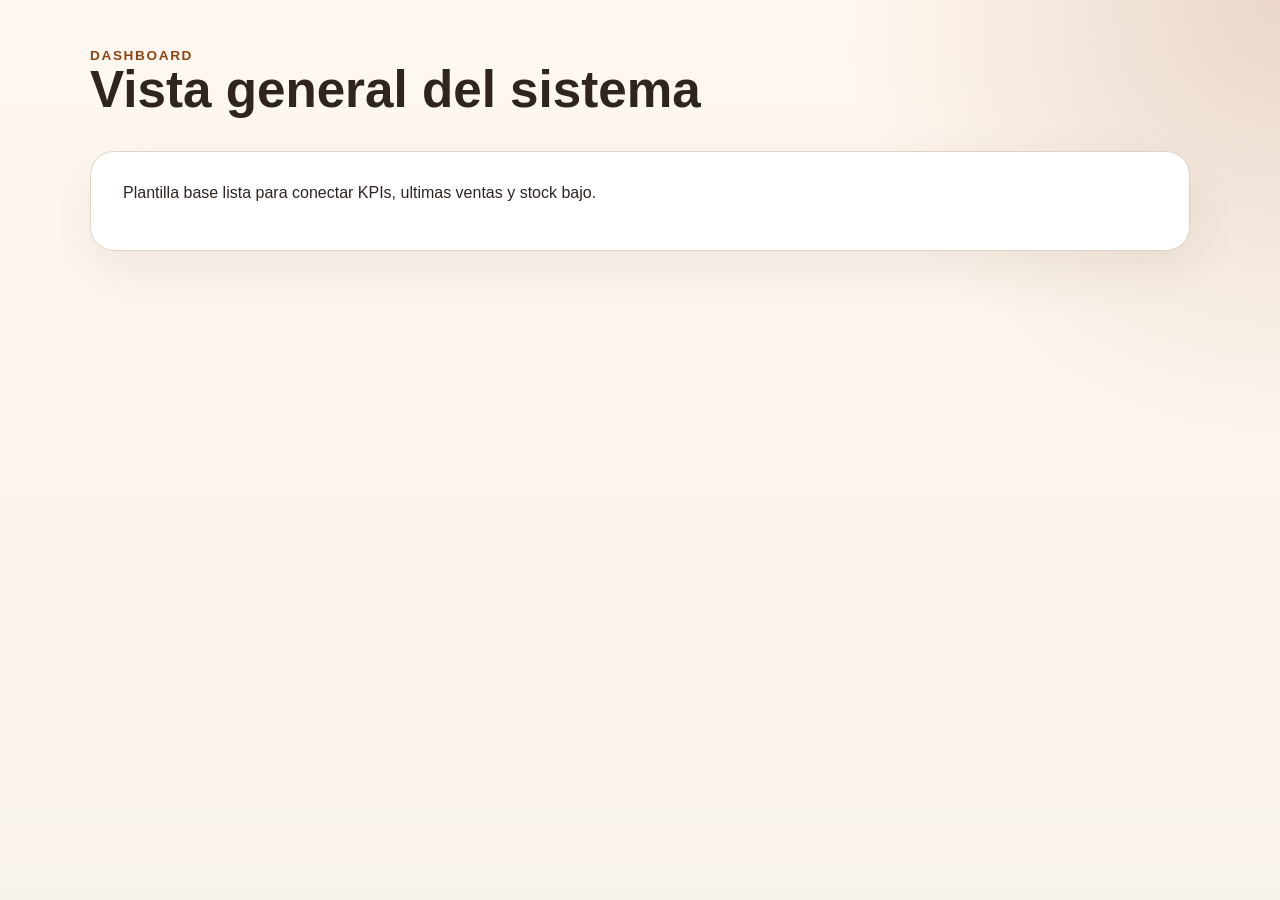
==== frontend/pages/dashboard.html @ 83941e9d "feat: crear estructura base del frontend con paginas, estilos y scripts iniciales - crear la estruct" ====
<!DOCTYPE html>
<html lang="es">
  <head>
    <meta charset="UTF-8" />
    <meta name="viewport" content="width=device-width, initial-scale=1.0" />
    <title>Dashboard | Reposteria System</title>
    <link rel="stylesheet" href="../css/variables.css" />
    <link rel="stylesheet" href="../css/components.css" />
    <link rel="stylesheet" href="../css/styles.css" />
  </head>
  <body>
    <main class="page-shell">
      <header class="page-header">
        <p class="eyebrow">Dashboard</p>
        <h1>Vista general del sistema</h1>
      </header>
      <section class="placeholder-panel">
        <p>Plantilla base lista para conectar KPIs, ultimas ventas y stock bajo.</p>
      </section>
    </main>
    <script type="module" src="../js/dashboard.js"></script>
  </body>
</html>
---- frontend/css/variables.css ----
:root {
  --font-family-base: "Segoe UI", Tahoma, Geneva, Verdana, sans-serif;
  --color-bg: #f7f2eb;
  --color-surface: #fffaf5;
  --color-surface-strong: #ffffff;
  --color-text: #2f241f;
  --color-text-soft: #6d5b51;
  --color-primary: #8b4513;
  --color-primary-strong: #6f340c;
  --color-border: #e2d3c4;
  --color-shadow: rgba(71, 45, 28, 0.08);
  --radius-lg: 24px;
  --radius-md: 16px;
  --radius-sm: 10px;
  --space-1: 0.5rem;
  --space-2: 1rem;
  --space-3: 1.5rem;
  --space-4: 2rem;
  --space-5: 3rem;
}
---- frontend/css/components.css ----
.button {
  display: inline-flex;
  align-items: center;
  justify-content: center;
  min-height: 44px;
  padding: 0.75rem 1.2rem;
  border-radius: 999px;
  border: 1px solid transparent;
  font-weight: 600;
  text-decoration: none;
  transition: transform 0.2s ease, box-shadow 0.2s ease;
}

.button:hover {
  transform: translateY(-1px);
}

.button-primary {
  background: var(--color-primary);
  color: #fff;
  box-shadow: 0 10px 24px var(--color-shadow);
}

.button-secondary {
  background: var(--color-surface-strong);
  color: var(--color-primary-strong);
  border-color: var(--color-border);
}

.eyebrow {
  margin: 0;
  color: var(--color-primary);
  font-size: 0.85rem;
  font-weight: 700;
  letter-spacing: 0.12em;
  text-transform: uppercase;
}

.placeholder-panel {
  padding: var(--space-4);
  background: var(--color-surface-strong);
  border: 1px solid var(--color-border);
  border-radius: var(--radius-lg);
  box-shadow: 0 18px 50px var(--color-shadow);
}
---- frontend/css/styles.css ----
* {
  box-sizing: border-box;
}

body {
  margin: 0;
  min-height: 100vh;
  font-family: var(--font-family-base);
  color: var(--color-text);
  background:
    radial-gradient(circle at top right, rgba(139, 69, 19, 0.18), transparent 28%),
    linear-gradient(180deg, #fff8f1 0%, var(--color-bg) 100%);
}

h1,
p {
  margin-top: 0;
}

.landing-shell,
.page-shell {
  width: min(1100px, calc(100% - 2rem));
  margin: 0 auto;
  padding: var(--space-5) 0;
}

.landing-shell {
  min-height: 100vh;
  display: grid;
  place-items: center;
}

.landing-card {
  max-width: 720px;
  padding: var(--space-5);
  background: rgba(255, 250, 245, 0.92);
  border: 1px solid var(--color-border);
  border-radius: 32px;
  box-shadow: 0 28px 80px var(--color-shadow);
}

.landing-card h1,
.page-header h1 {
  font-size: clamp(2rem, 4vw, 3.4rem);
  line-height: 1.05;
}

.lead {
  color: var(--color-text-soft);
  font-size: 1.05rem;
  line-height: 1.7;
}

.action-row {
  display: flex;
  flex-wrap: wrap;
  gap: var(--space-2);
  margin-top: var(--space-3);
}

.page-header {
  margin-bottom: var(--space-3);
}

@media (max-width: 640px) {
  .landing-card {
    padding: var(--space-4);
  }
}
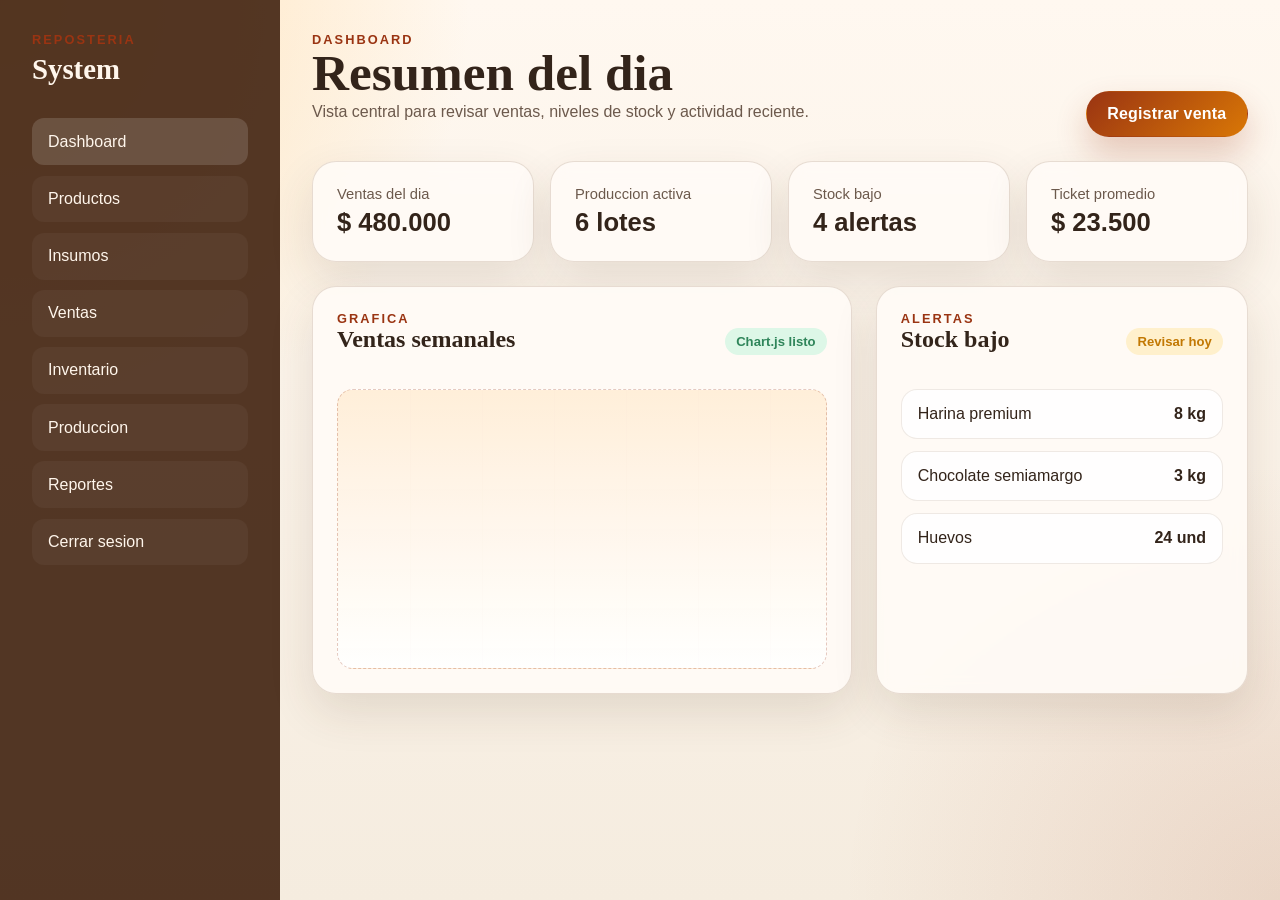
==== commit 2e8dd489: "feat: maquetar login, dashboard y modulos principales del frontend - fortalecer el sistema visual ba" ====
--- a/frontend/pages/dashboard.html
+++ b/frontend/pages/dashboard.html
@@ -9,15 +9,92 @@
     <link rel="stylesheet" href="../css/styles.css" />
   </head>
   <body>
-    <main class="page-shell">
-      <header class="page-header">
-        <p class="eyebrow">Dashboard</p>
-        <h1>Vista general del sistema</h1>
-      </header>
-      <section class="placeholder-panel">
-        <p>Plantilla base lista para conectar KPIs, ultimas ventas y stock bajo.</p>
-      </section>
-    </main>
+    <div class="app-shell">
+      <aside class="sidebar">
+        <div class="sidebar-brand">
+          <p class="eyebrow">Reposteria</p>
+          <h1>System</h1>
+        </div>
+        <nav class="sidebar-nav">
+          <a class="active" href="./dashboard.html">Dashboard</a>
+          <a href="./productos.html">Productos</a>
+          <a href="./insumos.html">Insumos</a>
+          <a href="./ventas.html">Ventas</a>
+          <a href="./inventario.html">Inventario</a>
+          <a href="./produccion.html">Produccion</a>
+          <a href="./reportes.html">Reportes</a>
+          <a href="./login.html">Cerrar sesion</a>
+        </nav>
+      </aside>
+
+      <main class="content">
+        <header class="page-header">
+          <div>
+            <p class="eyebrow">Dashboard</p>
+            <h1>Resumen del dia</h1>
+            <p class="page-subtitle">
+              Vista central para revisar ventas, niveles de stock y actividad reciente.
+            </p>
+          </div>
+          <a class="button button-primary" href="./ventas.html">Registrar venta</a>
+        </header>
+
+        <section class="kpi-grid">
+          <article class="kpi-card">
+            <div class="stat">
+              <span class="stat-label">Ventas del dia</span>
+              <strong class="stat-value">$ 480.000</strong>
+            </div>
+          </article>
+          <article class="kpi-card">
+            <div class="stat">
+              <span class="stat-label">Produccion activa</span>
+              <strong class="stat-value">6 lotes</strong>
+            </div>
+          </article>
+          <article class="kpi-card">
+            <div class="stat">
+              <span class="stat-label">Stock bajo</span>
+              <strong class="stat-value">4 alertas</strong>
+            </div>
+          </article>
+          <article class="kpi-card">
+            <div class="stat">
+              <span class="stat-label">Ticket promedio</span>
+              <strong class="stat-value">$ 23.500</strong>
+            </div>
+          </article>
+        </section>
+
+        <section class="section-grid">
+          <article class="table-card">
+            <div class="card-header">
+              <div>
+                <p class="eyebrow">Grafica</p>
+                <h2>Ventas semanales</h2>
+              </div>
+              <span class="badge badge-success">Chart.js listo</span>
+            </div>
+            <div class="chart-placeholder"></div>
+          </article>
+
+          <article class="table-card">
+            <div class="card-header">
+              <div>
+                <p class="eyebrow">Alertas</p>
+                <h2>Stock bajo</h2>
+              </div>
+              <span class="badge badge-warning">Revisar hoy</span>
+            </div>
+            <div class="mini-list">
+              <div class="mini-item"><span>Harina premium</span><strong>8 kg</strong></div>
+              <div class="mini-item"><span>Chocolate semiamargo</span><strong>3 kg</strong></div>
+              <div class="mini-item"><span>Huevos</span><strong>24 und</strong></div>
+            </div>
+          </article>
+        </section>
+      </main>
+    </div>
     <script type="module" src="../js/dashboard.js"></script>
   </body>
 </html>
--- a/frontend/css/variables.css
+++ b/frontend/css/variables.css
@@ -1,20 +1,35 @@
 :root {
-  --font-family-base: "Segoe UI", Tahoma, Geneva, Verdana, sans-serif;
-  --color-bg: #f7f2eb;
-  --color-surface: #fffaf5;
-  --color-surface-strong: #ffffff;
-  --color-text: #2f241f;
-  --color-text-soft: #6d5b51;
-  --color-primary: #8b4513;
-  --color-primary-strong: #6f340c;
-  --color-border: #e2d3c4;
-  --color-shadow: rgba(71, 45, 28, 0.08);
+  --font-family-base: "Trebuchet MS", "Gill Sans", sans-serif;
+  --font-family-display: Georgia, "Times New Roman", serif;
+  --color-bg: #f6efe6;
+  --color-bg-strong: #ead7bf;
+  --color-surface: rgba(255, 251, 247, 0.9);
+  --color-surface-strong: #fffdf9;
+  --color-text: #33241a;
+  --color-text-soft: #6c594c;
+  --color-primary: #9a3412;
+  --color-primary-strong: #7c2d12;
+  --color-accent: #d97706;
+  --color-accent-soft: #fde7c5;
+  --color-success: #2f855a;
+  --color-warning: #c27803;
+  --color-danger: #b83232;
+  --color-border: rgba(120, 83, 54, 0.18);
+  --color-shadow: rgba(75, 47, 28, 0.12);
+  --gradient-page:
+    radial-gradient(circle at top left, rgba(255, 221, 170, 0.9), transparent 30%),
+    radial-gradient(circle at bottom right, rgba(154, 52, 18, 0.12), transparent 28%),
+    linear-gradient(180deg, #fff8f0 0%, #f5ecdf 100%);
+  --radius-xl: 32px;
   --radius-lg: 24px;
   --radius-md: 16px;
-  --radius-sm: 10px;
-  --space-1: 0.5rem;
-  --space-2: 1rem;
-  --space-3: 1.5rem;
-  --space-4: 2rem;
-  --space-5: 3rem;
+  --radius-sm: 12px;
+  --space-1: 0.35rem;
+  --space-2: 0.75rem;
+  --space-3: 1rem;
+  --space-4: 1.5rem;
+  --space-5: 2rem;
+  --space-6: 3rem;
+  --shadow-soft: 0 18px 45px var(--color-shadow);
+  --shadow-card: 0 24px 70px rgba(86, 56, 33, 0.15);
 }
--- a/frontend/css/components.css
+++ b/frontend/css/components.css
@@ -2,13 +2,15 @@
   display: inline-flex;
   align-items: center;
   justify-content: center;
-  min-height: 44px;
-  padding: 0.75rem 1.2rem;
+  min-height: 46px;
+  padding: 0.8rem 1.3rem;
   border-radius: 999px;
   border: 1px solid transparent;
-  font-weight: 600;
+  font-weight: 700;
+  letter-spacing: 0.01em;
   text-decoration: none;
-  transition: transform 0.2s ease, box-shadow 0.2s ease;
+  cursor: pointer;
+  transition: transform 0.2s ease, box-shadow 0.2s ease, background 0.2s ease;
 }
 
 .button:hover {
@@ -16,9 +18,9 @@
 }
 
 .button-primary {
-  background: var(--color-primary);
+  background: linear-gradient(135deg, var(--color-primary), var(--color-accent));
   color: #fff;
-  box-shadow: 0 10px 24px var(--color-shadow);
+  box-shadow: 0 16px 32px rgba(154, 52, 18, 0.24);
 }
 
 .button-secondary {
@@ -27,19 +29,150 @@
   border-color: var(--color-border);
 }
 
+.button-ghost {
+  background: transparent;
+  color: var(--color-text);
+  border-color: var(--color-border);
+}
+
 .eyebrow {
   margin: 0;
   color: var(--color-primary);
-  font-size: 0.85rem;
-  font-weight: 700;
-  letter-spacing: 0.12em;
+  font-size: 0.8rem;
+  font-weight: 800;
+  letter-spacing: 0.16em;
   text-transform: uppercase;
 }
 
-.placeholder-panel {
-  padding: var(--space-4);
-  background: var(--color-surface-strong);
+.card,
+.placeholder-panel,
+.kpi-card,
+.table-card,
+.form-card {
+  background: var(--color-surface);
   border: 1px solid var(--color-border);
   border-radius: var(--radius-lg);
-  box-shadow: 0 18px 50px var(--color-shadow);
+  box-shadow: var(--shadow-soft);
+  backdrop-filter: blur(8px);
 }
+
+.card-header {
+  display: flex;
+  align-items: center;
+  justify-content: space-between;
+  gap: var(--space-3);
+  margin-bottom: var(--space-3);
+}
+
+.badge {
+  display: inline-flex;
+  align-items: center;
+  gap: 0.35rem;
+  padding: 0.35rem 0.7rem;
+  border-radius: 999px;
+  font-size: 0.82rem;
+  font-weight: 700;
+}
+
+.badge-warning {
+  background: #fff0cc;
+  color: var(--color-warning);
+}
+
+.badge-success {
+  background: #ddf7e7;
+  color: var(--color-success);
+}
+
+.badge-danger {
+  background: #fde3e3;
+  color: var(--color-danger);
+}
+
+.stat {
+  display: grid;
+  gap: 0.35rem;
+}
+
+.stat-label {
+  color: var(--color-text-soft);
+  font-size: 0.92rem;
+}
+
+.stat-value {
+  font-size: clamp(1.6rem, 2vw, 2.3rem);
+  font-weight: 800;
+  color: var(--color-text);
+}
+
+.input,
+.select,
+.textarea {
+  width: 100%;
+  padding: 0.9rem 1rem;
+  border: 1px solid var(--color-border);
+  border-radius: var(--radius-sm);
+  background: #fff;
+  color: var(--color-text);
+  font: inherit;
+}
+
+.textarea {
+  min-height: 120px;
+  resize: vertical;
+}
+
+.field {
+  display: grid;
+  gap: 0.45rem;
+}
+
+.field label {
+  font-weight: 700;
+  color: var(--color-text);
+}
+
+.form-grid {
+  display: grid;
+  grid-template-columns: repeat(2, minmax(0, 1fr));
+  gap: var(--space-3);
+}
+
+.table {
+  width: 100%;
+  border-collapse: collapse;
+}
+
+.table th,
+.table td {
+  padding: 0.95rem 0.8rem;
+  text-align: left;
+  border-bottom: 1px solid rgba(120, 83, 54, 0.12);
+}
+
+.table th {
+  color: var(--color-text-soft);
+  font-size: 0.82rem;
+  text-transform: uppercase;
+  letter-spacing: 0.06em;
+}
+
+.metric-grid {
+  display: grid;
+  grid-template-columns: repeat(4, minmax(0, 1fr));
+  gap: var(--space-3);
+}
+
+.split-layout {
+  display: grid;
+  grid-template-columns: 1.4fr 1fr;
+  gap: var(--space-4);
+}
+
+@media (max-width: 900px) {
+  .metric-grid,
+  .split-layout,
+  .form-grid {
+    grid-template-columns: 1fr;
+  }
+}
--- a/frontend/css/styles.css
+++ b/frontend/css/styles.css
@@ -2,68 +2,268 @@
   box-sizing: border-box;
 }
 
+html {
+  scroll-behavior: smooth;
+}
+
 body {
   margin: 0;
   min-height: 100vh;
   font-family: var(--font-family-base);
   color: var(--color-text);
-  background:
-    radial-gradient(circle at top right, rgba(139, 69, 19, 0.18), transparent 28%),
-    linear-gradient(180deg, #fff8f1 0%, var(--color-bg) 100%);
+  background: var(--gradient-page);
 }
 
 h1,
+h2,
+h3,
 p {
   margin-top: 0;
 }
 
+h1,
+h2,
+h3 {
+  font-family: var(--font-family-display);
+}
+
+a {
+  color: inherit;
+}
+
 .landing-shell,
 .page-shell {
-  width: min(1100px, calc(100% - 2rem));
+  width: min(1180px, calc(100% - 2rem));
   margin: 0 auto;
-  padding: var(--space-5) 0;
 }
 
 .landing-shell {
   min-height: 100vh;
   display: grid;
   place-items: center;
+  padding: var(--space-6) 0;
 }
 
 .landing-card {
-  max-width: 720px;
-  padding: var(--space-5);
-  background: rgba(255, 250, 245, 0.92);
+  width: 100%;
+  max-width: 760px;
+  padding: var(--space-6);
+  background: rgba(255, 250, 244, 0.88);
   border: 1px solid var(--color-border);
-  border-radius: 32px;
-  box-shadow: 0 28px 80px var(--color-shadow);
-}
-
-.landing-card h1,
+  border-radius: var(--radius-xl);
+  box-shadow: var(--shadow-card);
+}
+
+.landing-card h1 {
+  font-size: clamp(2.4rem, 5vw, 4.3rem);
+  line-height: 0.98;
+  margin-bottom: var(--space-3);
+}
+
+.lead {
+  color: var(--color-text-soft);
+  font-size: 1.08rem;
+  line-height: 1.75;
+  max-width: 58ch;
+}
+
+.action-row {
+  display: flex;
+  flex-wrap: wrap;
+  gap: var(--space-2);
+  margin-top: var(--space-4);
+}
+
+.quick-links {
+  display: flex;
+  flex-wrap: wrap;
+  gap: var(--space-2);
+  margin-top: var(--space-4);
+  color: var(--color-text-soft);
+}
+
+.quick-links a {
+  padding: 0.55rem 0.9rem;
+  border-radius: 999px;
+  background: rgba(255, 255, 255, 0.7);
+  border: 1px solid var(--color-border);
+  text-decoration: none;
+}
+
+.app-shell {
+  display: grid;
+  grid-template-columns: 280px 1fr;
+  min-height: 100vh;
+}
+
+.sidebar {
+  position: sticky;
+  top: 0;
+  align-self: start;
+  height: 100vh;
+  padding: var(--space-5);
+  background: rgba(69, 39, 20, 0.92);
+  color: #fff6ec;
+}
+
+.sidebar-brand {
+  margin-bottom: var(--space-5);
+}
+
+.sidebar-brand h1 {
+  margin: 0.4rem 0 0;
+  font-size: 1.8rem;
+}
+
+.sidebar-nav {
+  display: grid;
+  gap: 0.65rem;
+}
+
+.sidebar-nav a {
+  display: block;
+  padding: 0.9rem 1rem;
+  border-radius: var(--radius-sm);
+  color: inherit;
+  text-decoration: none;
+  background: rgba(255, 255, 255, 0.04);
+}
+
+.sidebar-nav a.active,
+.sidebar-nav a:hover {
+  background: rgba(255, 255, 255, 0.14);
+}
+
+.content {
+  padding: var(--space-5);
+}
+
+.page-header {
+  display: flex;
+  align-items: end;
+  justify-content: space-between;
+  gap: var(--space-3);
+  margin-bottom: var(--space-4);
+}
+
 .page-header h1 {
-  font-size: clamp(2rem, 4vw, 3.4rem);
-  line-height: 1.05;
-}
-
-.lead {
-  color: var(--color-text-soft);
-  font-size: 1.05rem;
-  line-height: 1.7;
-}
-
-.action-row {
+  font-size: clamp(2rem, 4vw, 3.2rem);
+  line-height: 1;
+  margin-bottom: 0.3rem;
+}
+
+.page-subtitle {
+  color: var(--color-text-soft);
+  max-width: 60ch;
+}
+
+.placeholder-panel,
+.table-card,
+.form-card,
+.kpi-card {
+  padding: var(--space-4);
+}
+
+.login-shell {
+  min-height: 100vh;
+  display: grid;
+  grid-template-columns: 1.1fr 0.9fr;
+}
+
+.login-hero {
+  padding: min(8vw, 5rem);
+  display: grid;
+  align-content: center;
+}
+
+.login-panel {
+  padding: min(8vw, 5rem);
+  display: grid;
+  place-items: center;
+}
+
+.login-card {
+  width: min(100%, 460px);
+  padding: var(--space-5);
+  background: rgba(255, 251, 246, 0.94);
+  border: 1px solid var(--color-border);
+  border-radius: var(--radius-xl);
+  box-shadow: var(--shadow-card);
+}
+
+.kpi-grid {
+  display: grid;
+  grid-template-columns: repeat(4, minmax(0, 1fr));
+  gap: var(--space-3);
+  margin-bottom: var(--space-4);
+}
+
+.section-grid {
+  display: grid;
+  grid-template-columns: 1.45fr 1fr;
+  gap: var(--space-4);
+}
+
+.chart-placeholder {
+  min-height: 280px;
+  border-radius: var(--radius-md);
+  background:
+    linear-gradient(180deg, rgba(255, 237, 213, 0.85), rgba(255, 255, 255, 0.88)),
+    repeating-linear-gradient(
+      90deg,
+      rgba(154, 52, 18, 0.06) 0,
+      rgba(154, 52, 18, 0.06) 1px,
+      transparent 1px,
+      transparent 72px
+    );
+  border: 1px dashed rgba(154, 52, 18, 0.26);
+}
+
+.mini-list {
+  display: grid;
+  gap: var(--space-2);
+}
+
+.mini-item {
+  display: flex;
+  align-items: center;
+  justify-content: space-between;
+  gap: var(--space-3);
+  padding: 0.95rem 1rem;
+  background: rgba(255, 255, 255, 0.8);
+  border: 1px solid rgba(120, 83, 54, 0.12);
+  border-radius: var(--radius-md);
+}
+
+.toolbar {
   display: flex;
   flex-wrap: wrap;
   gap: var(--space-2);
-  margin-top: var(--space-3);
-}
-
-.page-header {
   margin-bottom: var(--space-3);
 }
 
-@media (max-width: 640px) {
-  .landing-card {
-    padding: var(--space-4);
+.toolbar .input,
+.toolbar .select {
+  width: auto;
+  min-width: 180px;
+}
+
+.empty-state {
+  padding: var(--space-5);
+  text-align: center;
+  color: var(--color-text-soft);
+}
+
+@media (max-width: 980px) {
+  .app-shell,
+  .login-shell,
+  .section-grid,
+  .kpi-grid {
+    grid-template-columns: 1fr;
   }
-}
+
+  .sidebar {
+    position: relative;
+    height: auto;
+  }
+}
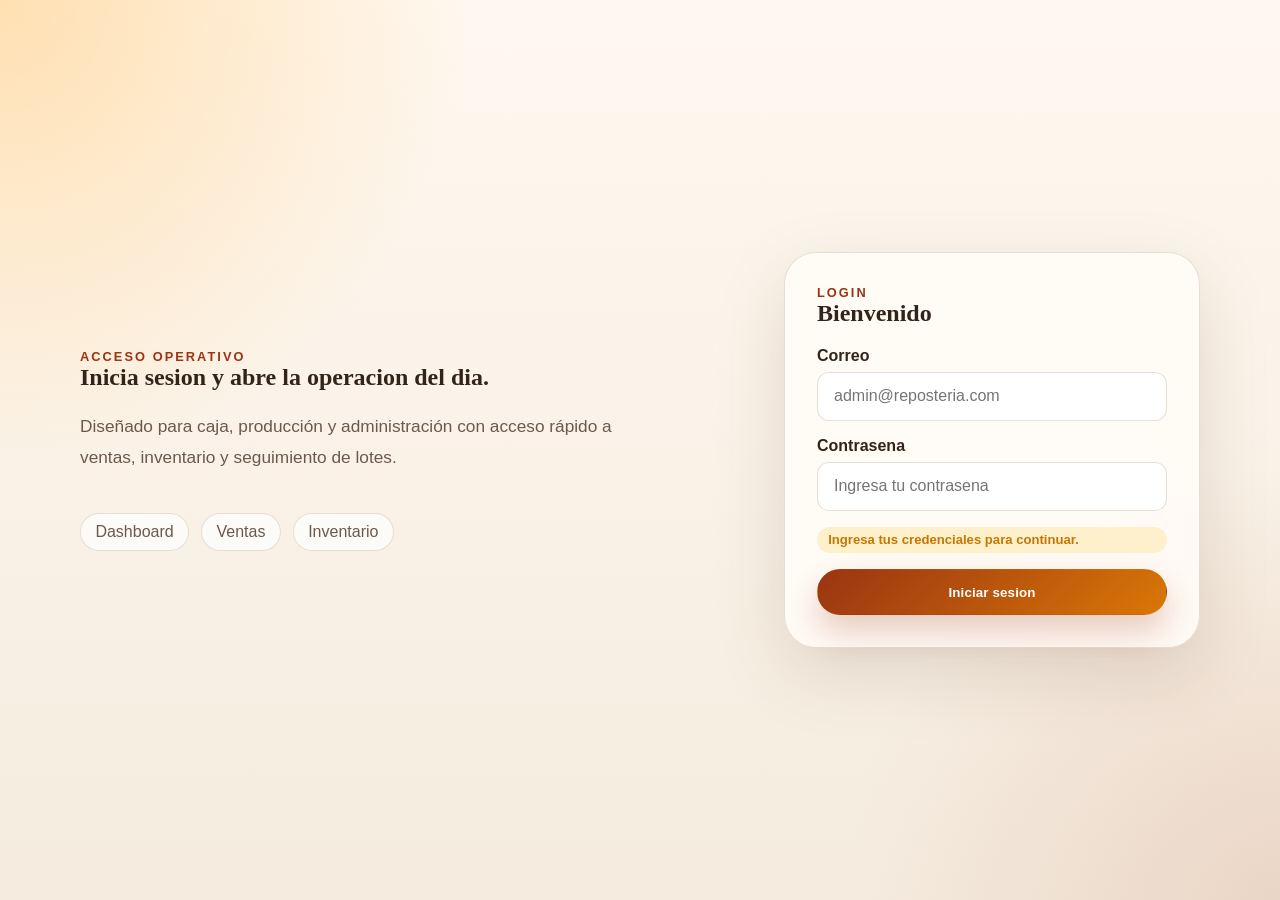
==== commit 236f9dfd: "feat: implementar dashboard y reportes basicos con datos reales - crear servicio backend de metricas" ====
--- a/frontend/pages/dashboard.html
+++ b/frontend/pages/dashboard.html
@@ -40,42 +40,24 @@
         </header>
 
         <section class="kpi-grid">
-          <article class="kpi-card">
-            <div class="stat">
-              <span class="stat-label">Ventas del dia</span>
-              <strong class="stat-value">$ 480.000</strong>
-            </div>
-          </article>
-          <article class="kpi-card">
-            <div class="stat">
-              <span class="stat-label">Produccion activa</span>
-              <strong class="stat-value">6 lotes</strong>
-            </div>
-          </article>
-          <article class="kpi-card">
-            <div class="stat">
-              <span class="stat-label">Stock bajo</span>
-              <strong class="stat-value">4 alertas</strong>
-            </div>
-          </article>
-          <article class="kpi-card">
-            <div class="stat">
-              <span class="stat-label">Ticket promedio</span>
-              <strong class="stat-value">$ 23.500</strong>
-            </div>
-          </article>
+          <article class="kpi-card"><div class="stat"><span class="stat-label">Ventas del dia</span><strong class="stat-value" data-kpi-sales-today>$ 0</strong></div></article>
+          <article class="kpi-card"><div class="stat"><span class="stat-label">Ventas del mes</span><strong class="stat-value" data-kpi-sales-month>$ 0</strong></div></article>
+          <article class="kpi-card"><div class="stat"><span class="stat-label">Produccion hoy</span><strong class="stat-value" data-kpi-productions>0</strong></div></article>
+          <article class="kpi-card"><div class="stat"><span class="stat-label">Ticket promedio</span><strong class="stat-value" data-kpi-average-ticket>$ 0</strong></div></article>
         </section>
 
         <section class="section-grid">
           <article class="table-card">
             <div class="card-header">
               <div>
-                <p class="eyebrow">Grafica</p>
+                <p class="eyebrow">Resumen</p>
                 <h2>Ventas semanales</h2>
               </div>
-              <span class="badge badge-success">Chart.js listo</span>
+              <span class="badge badge-success">Ultimos 7 dias</span>
             </div>
-            <div class="chart-placeholder"></div>
+            <div class="mini-list" data-sales-overview>
+              <div class="mini-item"><span>Cargando</span><strong>...</strong></div>
+            </div>
           </article>
 
           <article class="table-card">
@@ -84,12 +66,36 @@
                 <p class="eyebrow">Alertas</p>
                 <h2>Stock bajo</h2>
               </div>
-              <span class="badge badge-warning">Revisar hoy</span>
+              <span class="badge badge-warning" data-kpi-low-stock>0 alertas</span>
             </div>
-            <div class="mini-list">
-              <div class="mini-item"><span>Harina premium</span><strong>8 kg</strong></div>
-              <div class="mini-item"><span>Chocolate semiamargo</span><strong>3 kg</strong></div>
-              <div class="mini-item"><span>Huevos</span><strong>24 und</strong></div>
+            <div class="mini-list" data-low-stock-list>
+              <div class="mini-item"><span>Cargando</span><strong>...</strong></div>
+            </div>
+          </article>
+        </section>
+
+        <section class="section-grid" style="margin-top: 1.5rem;">
+          <article class="table-card">
+            <div class="card-header">
+              <div>
+                <p class="eyebrow">Actividad</p>
+                <h2>Ultimas ventas</h2>
+              </div>
+            </div>
+            <div class="mini-list" data-recent-sales>
+              <div class="mini-item"><span>Cargando</span><strong>...</strong></div>
+            </div>
+          </article>
+
+          <article class="table-card">
+            <div class="card-header">
+              <div>
+                <p class="eyebrow">Top productos</p>
+                <h2>Mas vendidos</h2>
+              </div>
+            </div>
+            <div class="mini-list" data-top-products>
+              <div class="mini-item"><span>Cargando</span><strong>...</strong></div>
             </div>
           </article>
         </section>
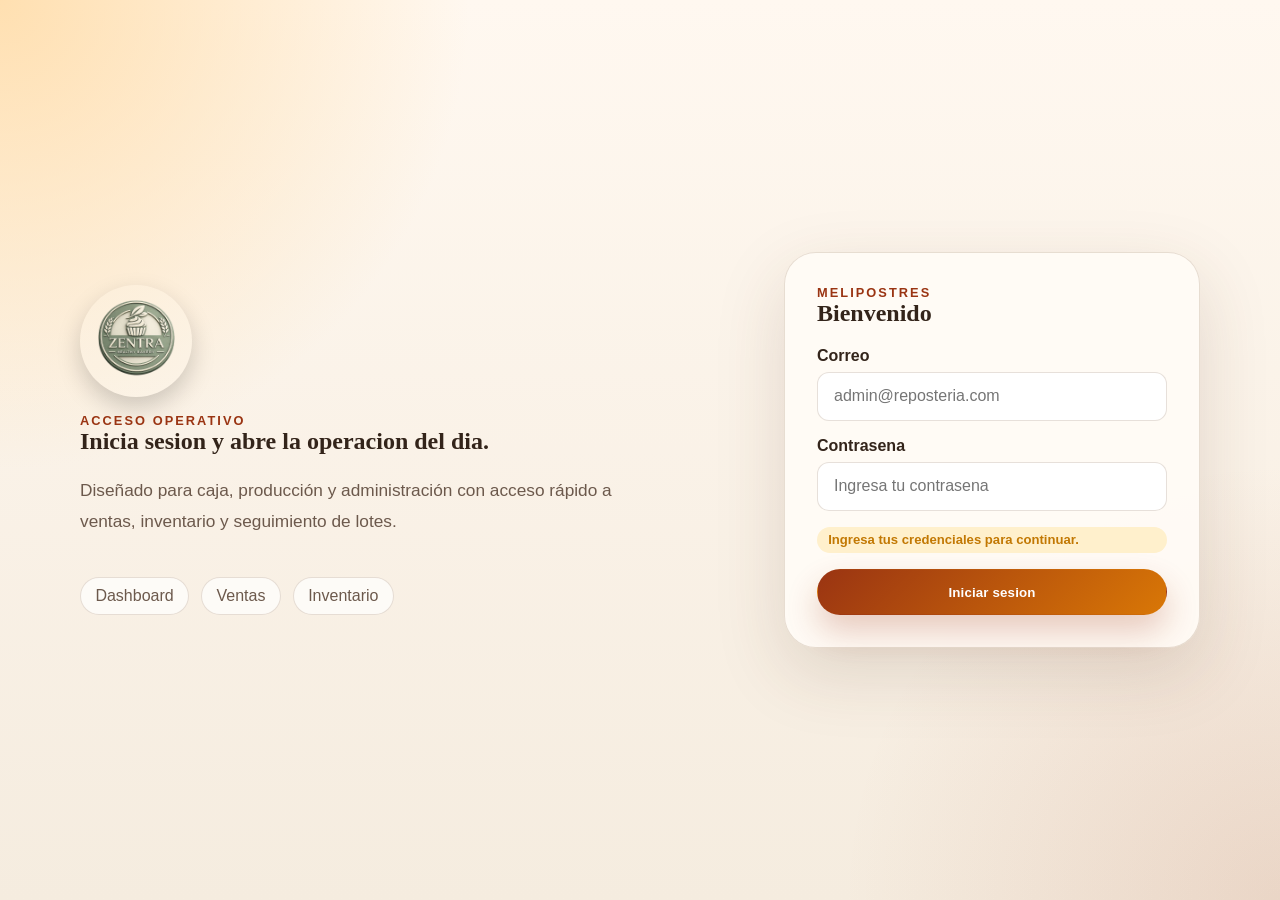
==== commit 105b5c4d: "feat: aplicar branding de Melipostres e integrar logo en el frontend - agregar el logo oficial al fr" ====
--- a/frontend/pages/dashboard.html
+++ b/frontend/pages/dashboard.html
@@ -3,7 +3,7 @@
   <head>
     <meta charset="UTF-8" />
     <meta name="viewport" content="width=device-width, initial-scale=1.0" />
-    <title>Dashboard | Reposteria System</title>
+    <title>Dashboard | Melipostres</title>
     <link rel="stylesheet" href="../css/variables.css" />
     <link rel="stylesheet" href="../css/components.css" />
     <link rel="stylesheet" href="../css/styles.css" />
@@ -12,8 +12,9 @@
     <div class="app-shell">
       <aside class="sidebar">
         <div class="sidebar-brand">
-          <p class="eyebrow">Reposteria</p>
-          <h1>System</h1>
+          <img class="brand-logo" src="../assets/logo_reposteria.png" alt="Logo Melipostres" />
+          <p class="eyebrow">Melipostres</p>
+          <h1>Panel</h1>
         </div>
         <nav class="sidebar-nav">
           <a class="active" href="./dashboard.html">Dashboard</a>
--- a/frontend/css/styles.css
+++ b/frontend/css/styles.css
@@ -108,6 +108,23 @@
 
 .sidebar-brand {
   margin-bottom: var(--space-5);
+}
+
+.brand-logo {
+  display: block;
+  width: 76px;
+  height: 76px;
+  object-fit: contain;
+  margin-bottom: 0.75rem;
+  border-radius: 50%;
+  background: rgba(255, 255, 255, 0.1);
+  box-shadow: 0 10px 24px rgba(0, 0, 0, 0.18);
+}
+
+.brand-logo-large {
+  width: 112px;
+  height: 112px;
+  margin-bottom: 1rem;
 }
 
 .sidebar-brand h1 {
